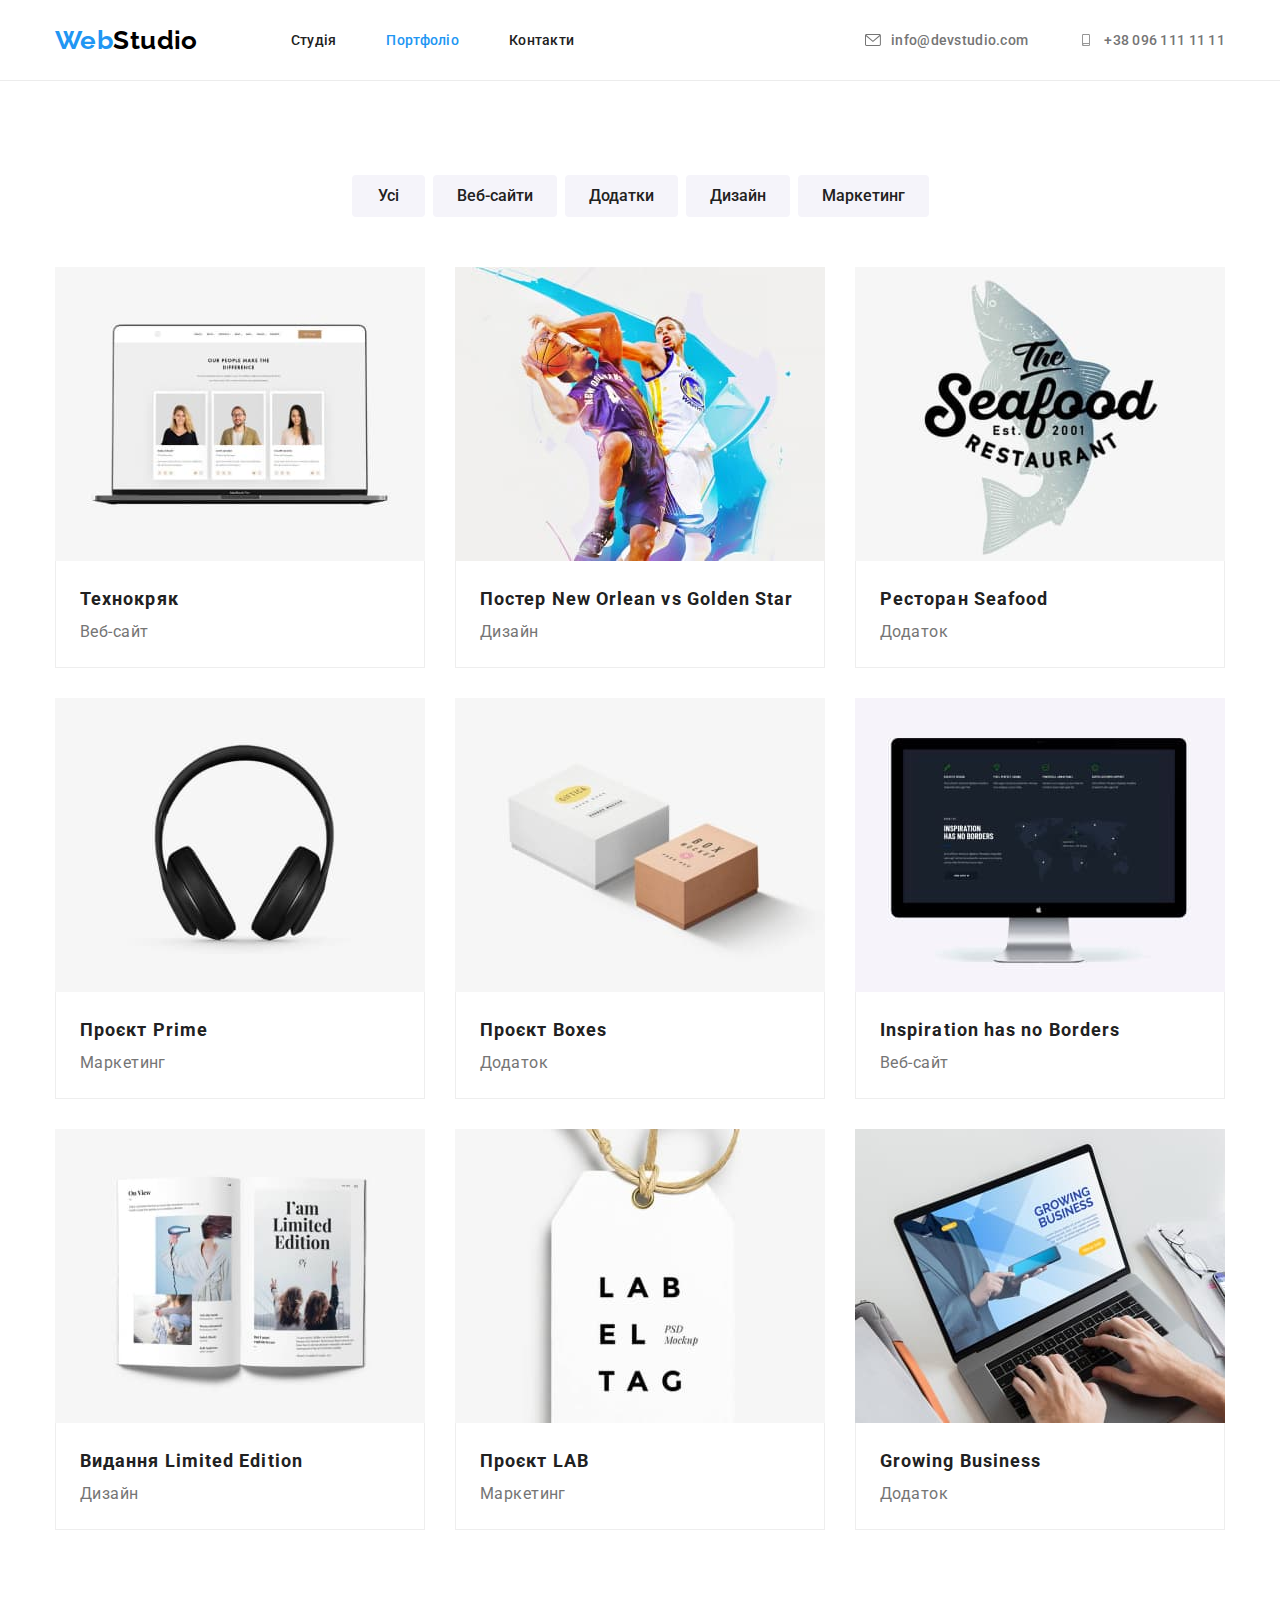
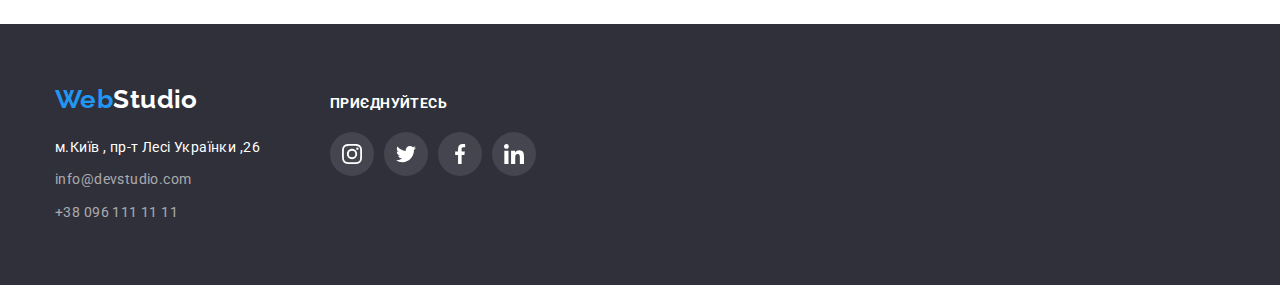
==== portfolio.html @ 3cffa56f "Перенес данные" ====
<!DOCTYPE html>
<html lang="uk">
  <head>
    <meta charset="UTF-8" />
    <meta http-equiv="X-UA-Compatible" content="IE=edge" />
    <meta name="viewport" content="width=device-width, initial-scale=1.0" />
    <title>Prtfolio</title>
    <link rel="preconnect" href="https://fonts.googleapis.com" />
    <link rel="preconnect" href="https://fonts.gstatic.com" crossorigin />
    <link
      href="https://fonts.googleapis.com/css2?family=Raleway:wght@700&family=Roboto:wght@400;500;700;900&display=swap"
      rel="stylesheet"
    />
    <link
      rel="stylesheet"
      href="https://cdnjs.cloudflare.com/ajax/libs/modern-normalize/1.1.0/modern-normalize.min.css"
    />

    <link rel="stylesheet" href="./css/styles.css" />
  </head>
  <body class="body">
    <!--Шапка-->
      <header class="header-portfolio">
        <div class="container top-line">
          <nav class="container-nav">
            <a href="./index.html" class="logo">
              <span class="piece-logo">Web</span>Studio</a>
            <ul class="site-nav list">
              <li class="item">
                <a href="./index.html" class="link ">Студія</a>
              </li>
              <li class="item">
                <a href="./portfolio.html" class="link current">Портфоліо</a>
              </li>
              <li class="item"><a href="" class="link">Контакти</a></li>
            </ul>
          </nav>
      
          <ul class="contacts list">
            <li class="contacts-item mail">
              <a href="mailto:info@devstudio.com" class="link "><svg class="tell-icon">
                  <use href="./image/symbol-defs.svg#icon-envelope"></use>
                </svg>
                info@devstudio.com</a>
            </li>
            <li class="contacts-item tell">
              <a href="tel:+380961111111" class="link">
                <svg class="tell-icon">
                  <use href="./image/symbol-defs.svg#icon-smartphone"></use>
                </svg>
                +38 096 111 11 11</a>
            </li>
          </ul>
        </div>
      </header>
    <main >
      <!-- Фильтры -->
      <section class="section ">
        <div class="container container-filters ">
          <h1 hidden>Портфоліо</h1>
          
            <ul class="filter list">
              <li class="filter-item"><button type="button" class="filter-button">Усі</button></li>
              <li class="filter-item">
                <button type="button" class="filter-button">Веб-сайти</button>
              </li>
              <li class="filter-item"><button type="button" class="filter-button">Додатки</button></li>
              <li class="filter-item"><button type="button" class="filter-button">Дизайн</button></li>
              <li class="filter-item">
                <button type="button" class="filter-button">Маркетинг</button>
              </li>
            </ul>
            <!-- Projects -->
            <ul class="work list">
              <li class="work-item">
                <a href="#" class="work-link">
                  <div class="work-img">
                    <img
                      src="./image/p1.jpg"
                      alt="Ноутбук з Веб сайтом"
                      width="370"
                    />
                    <div class="fon"></div>
                  </div>
                  <div class="work-card">
                    <h2 class="work-title">Технокряк</h2>
                    <p class="work-text">Веб-сайт</p>
                  </div>
                </a>
              </li>
              <li class="work-item">
                <a href="#" class="work-link">
                  <img src="./image/p2.jpg" alt="Постер" width="370" />
                  <div class="work-card">
                    <h2 class="work-title">Постер New Orlean vs Golden Star</h2>
                    <p class="work-text">Дизайн</p>
                  </div >
                </a>
              </li>
              <li class="work-item">
                <a href="#" class="work-link">
                  <img src="./image/p3.jpg" alt="Ресторан Seafood" width="370" />
                  <div class="work-card">
                    <h2 class="work-title">Ресторан Seafood</h2>
                    <p class="work-text">Додаток</p>
                  </div>
                </a>
              </li>
              <li class="work-item">
                <a href="#" class="work-link">
                  <img src="./image/p4.jpg" alt="Навушники" width="370" />
                  <div class="work-card">
                    <h2 class="work-title">Проєкт Prime</h2>
                    <p class="work-text">Маркетинг</p>
                  </div>
                </a>
              </li>
              <li class="work-item">
                <a href="#" class="work-link">
                  <img src="./image/p5.jpg" alt="Дві коробки" width="370" />
                  <div class="work-card">
                    <h2 class="work-title">Проєкт Boxes</h2>
                    <p class="work-text">Додаток</p>
                  </div>
                </a>
              </li>
              <li class="work-item">
                <a href="#" class="work-link">
                  <img src="./image/p6.jpg" alt="Веб-сайт" width="370" />
                  <div class="work-card">
                    <h2 class="work-title">Inspiration has no Borders</h2>
                    <p class="work-text">Веб-сайт</p>
                  </div>
                </a>
              </li>
              <li class="work-item">
                <a href="#" class="work-link">
                  <img src="./image/p7.jpg" alt="Книга" width="370" />
                  <div class="work-card">
                    <h2 class="work-title">Видання Limited Edition</h2>
                    <p class="work-text">Дизайн</p>
                  </div>
                </a>
              </li>
              <li class="work-item">
                <a href="#" class="work-link">
                  <img src="./image/p8.jpg" alt="Ярлик" width="370" />
                 <div class="work-card">
                    <h2 class="work-title">Проєкт LAB</h2>
                    <p class="work-text">Маркетинг</p>
                 </div >
                </a>
              </li>
              <li class="work-item">
                <a href="#" class="work-link">
                  <img src="./image/p9.jpg" alt="Додаток" width="370" />
                  <div class="work-card">
                    <h2 class="work-title">Growing Business</h2>
                    <p class="work-text">Додаток</p>
                  </div>
                </a>
              </li>
            </ul>
         
        </section>
        </div>
    </main>
    <!--Футер-->
  <footer class="footer">
    <div class="container">
      <div class="footer-box">
        <div>
          <div class="margin-logo">
            <a href="./index.html" class="footer-logo">
              <span class="piece-logo">Web</span>Studio</a>
          </div>
          <address>
            <ul class="contact list">
              <li class="item">
                <a href="https://goo.gl/maps/THnfHU8SYMGnc4647" class="addres">м.Київ , пр-т Лесі Українки ,26</a>
              </li>
              <li class="item">
                <a href="mailto:info@devstudio.com" class="footer-link">info@devstudio.com</a>
              </li>
              <li class="item">
                <a href="tel:+380961111111" class="footer-link">+38 096 111 11 11</a>
              </li>
            </ul>
          </address>
        </div>
        <div class="container-footer">
  
          <p class="footer-title">ПРИЄДНУЙТЕСЬ </p>
  
          <ul class="footer-group list">
            <li> <a href="https://www.instagram.com" class="footer-link-icon">
                <svg class="comand-icon">
                  <use href="./image/symbol-defs.svg#icon-instagram-2"></use>
                </svg></a></li>
            <li><a href="https://twitter.com" class=" footer-link-icon">
                <svg class="comand-icon">
                  <use href="./image/symbol-defs.svg#icon-twitter-1"></use>
                </svg></a></li>
            <li><a href="https://www.facebook.com" class=" footer-link-icon">
                <svg class="comand-icon">
                  <use href="./image/symbol-defs.svg#icon-facebook-1"></use>
                </svg></a></li>
            <li><a href="https://linkedin.com" class=" footer-link-icon">
                <svg class="comand-icon">
                  <use href="./image/symbol-defs.svg#icon-linkedin-1"></use>
                </svg></a></li>
          </ul>
  
  
        </div>
      </div>
    </div>
  
  
  </footer>
  </body>
</html>
---- css/styles.css ----
/* основной цвет  color: #212121;*/
/* вторичный цвет color: #757575; */
/* акцент color: #2196F3 */
/* белый color: #FFFFFF;  */
/* черный color: #000000; */
/* футер контакты color: rgba(255, 255, 255, 0.6); */

:root {
  --primary-text-color: #757575;
  --title-text-color: #212121;
  --accent-color: #2196f3;
  --primary-white-color: #ffffff;
  --black-color: #000000;
  --footer-contacts-color: rgba(255, 255, 255, 0.6);
  --second-background-color: #2f303a;
  --pasiv-button-color: #188ce8;
  --active-button-color: #2196f3;
  --portfolio-button-color: #f5f4fa;
  --color-border-card: #eeeeee;
  --color-icon: #afb1b8;
}

.body {
  color: var(--title-text-color);
  background-color: var(--primary-white-color);
  font-family: Roboto, sans-serif;
  font-size: 14px;
  letter-spacing: 0.03em;
}
.container {
  /* padding-left: 215px;
  padding-right: 215px; */
  width: 1200px;
  padding: 0 15px;
  margin: 0px auto;
}
a {
  text-decoration: none;
}

.list {
  list-style: none;
  padding: 0%;
  margin: 0%;
}
.logo {
  color: var(--black-color);
  font-family: Raleway, sans-serif;
  font-weight: 700;
  font-size: 26px;
  line-height: 1.1923;
  padding: 23px 0px;
  margin-right: 93px;
}
.piece-logo {
  color: var(--accent-color);
}
h1,
h2,
h3,
h4,
h5,
h6 {
  margin: 0%;
}
p {
  margin: 0%;
}
/* Навігація */

.top-line {
  display: flex;
  align-items: center;
  /* border-bottom: 1px solid #ECECEC;; */
}
.container-nav {
  display: flex;
  align-items: center;
}

.site-nav {
  display: flex;
  gap: 50px;
}

.site-nav .link {
  display: block;
  color: var(--title-text-color);
  font-weight: 500;
  font-size: 14px;
  line-height: 1.1429;
  letter-spacing: 0.02em;
  padding: 32px 0px;
}

.site-nav .link.current {
  color: var(--accent-color);
}

.site-nav .link:hover,
.site-nav .link:focus {
  color: var(--accent-color);
}
/* Контакти хедер */
.contacts {
  display: flex;
  gap: 50px;
  align-items: center;
  margin-left: auto;
}

.contacts .link {
  display: flex;
  align-items: center;
  color: var(--primary-text-color);
  font-weight: 500;
  line-height: 1.1429;
  letter-spacing: 0.02em;
  min-width: 122px;
  padding: 32px 0px;
}
.contacts .link:hover,
.contacts .link:focus {
  color: var(--accent-color);
}

.tell-icon {
  margin-right: 10px;
  width: 16px;
  height: 12px;
  fill: currentColor;
}

/* Герой */
.hero {
  background-color: var(--second-background-color);
  text-align: center;
  padding: 200px 0px 200px;
}
.hero-title {
  color: var(--primary-white-color);
  font-weight: 900;
  font-size: 44px;
  line-height: 1.3637;
  letter-spacing: 0.06em;
  text-transform: uppercase;
  margin: auto;
  margin-top: 0%;
  margin-bottom: 30px;
  width: 696px;
  text-align: center;
}


.hero .button {
  font-weight: 700;
  font-size: 16px;
  line-height: 1.875;
  align-items: center;
  text-align: center;
  letter-spacing: 0.06em;
  display: block;
  margin: 0px auto;
}
.bg-hero {
  height: 600px;
  max-width: 1600px;
  margin-left: auto;
  margin-right: auto;
  background-image: linear-gradient(
      to right,
      rgba(47, 48, 58, 0.4),
      rgba(47, 48, 58, 0.4)
    ),
    url(../image/hero-border.jpg);
  background-size: cover;
  background-repeat: no-repeat;
  background-position: center;
}
/* Секції */
.section {
  margin: 0px auto;
  padding: 94px 0;
}

.section-title {
  color: var(--title-text-color);
  font-weight: 700;
  font-size: 36px;
  line-height: 1.1667;
  text-align: center;
  margin-top: 0px;
  margin-bottom: 50px;
}
/* Наші плюси */

.container .feature-list {
  display: flex;
  gap: 30px;

}

.feature-list .title {
  color: var(--title-text-color);
  font-weight: 700;
  line-height: 1.1429;
  margin-top: 0%;
  margin-bottom: 10px;
  text-transform: uppercase;
  font-size: 14px;
}
.feature-list .text {
  color: var(--primary-text-color);
  line-height: 1.743;
  margin: 0%;
}
.icon-list{
  width: 44px;
  height: 44px;
}
.item-icon {
  border: none;
  height: 120px;
  display: flex;
  align-items: center;
  justify-content: center            ;
  margin-bottom: 30px;
  background-color: var(--portfolio-button-color);
}
.feature-list .item {
  flex-basis: calc((100% - 90px) / 4);
}
.feature-icon {
  background-color: var(--portfolio-button-color);
}
/* Чим ми займаэмося */
.second-section {
  padding-top: 0%;
}

.container .works {
  display: flex;
  gap: 30px;

}
img {
  display: block;
  height: auto;
  max-width: 100%;
}

/* Наша команда */
.container .comand {
  display: flex;
  gap: 30px;
  
 
}

.section.comand-section {
  background-color: var(--portfolio-button-color);
}
.comand .item {
  background-color: var(--primary-white-color);
  box-shadow: 0px 1px 3px rgba(0, 0, 0, 0.12), 
              0px 1px 1px rgba(0, 0, 0, 0.14),
              0px 2px 1px rgba(0, 0, 0, 0.2);
  border-bottom-left-radius: 4px;
  border-bottom-right-radius: 4px;
}
.card-padding {
  padding: 30px 0px;
}
.comand .name {
  color: var(--title-text-color);
  font-weight: 500;
  font-size: 16px;
  line-height: 1.1875;
  text-align: center;
  margin-bottom: 10px;
}
.comand .text {
  color: var(--primary-text-color);
  font-size: 16px;
  line-height: 1.1875;
  text-align: center;
  margin: 0%;
}
.border-group {
  display: inline-flex;
  gap: 10px;
  padding: 16px 32px 0px 32px;
  border: none;
}

.button-icon {
  display: flex;
  width: 100%;
  height: 100%;
  align-items: center;
  justify-content: center;
  border: none;
  color: var(--color-icon);
  background-color: var(--primary-white-color);
}

.comand-icon {
  width: 20px;
  height: 20px;
  fill: currentColor;
}

.button-icon:hover,
.button-icon:focus {
  color: var(--primary-white-color);
  background-color: var(--accent-color);
  border-radius: 50%;
}
/* Клієнти */
.container .client{
  display: inline-flex;
  gap: 30px;
  
}

.client .client-link{
display: inline-flex;
align-items: center;
justify-content: center;
width: 170px;
height: 92px;
border: 1px solid var(--color-icon);
border-radius: 4px;
color: var(--color-icon);


}
.client-link .client-icon{
  fill: currentColor;
}
.client .client-link:hover {
  color: var(--accent-color);
  border-color: var(--accent-color);
  cursor: pointer;
 
}
/* футер */
.footer {
  background-color: var(--second-background-color);
  padding: 60px 0px;
}

.footer-logo {
  color: var(--primary-white-color);
  font-family: Raleway, sans-serif;
  font-weight: 700;
  font-size: 26px;
  line-height: 1.1923;
  margin-bottom: 20px;
}
.margin-logo {
  margin-bottom: 20px;
}
/* .contact{

} */
.contact .addres {
  color: var(--primary-white-color);
  font-style: normal;
  line-height: 1.7143;
}
.contact .addres:hover,
.contact .addres:focus {
  color: var(--accent-color);
}
.contact .footer-link {
  color: var(--footer-contacts-color);
  line-height: 1.7142;
  font-style: normal;
}

.contact .item:not(:last-child) {
  margin-bottom: 9px;
}
.contact .footer-link:hover,
.contact .footer-link:focus {
  color: var(--accent-color);
}
.footer-container{
  display: block;
}
/* Приєднуйтесь */

.footer-box{
  display: inline-flex;
  gap: 70px;
  align-items: baseline;
}

.container-icon{
  display: inline-flex;
  align-items: baseline;
  justify-content: center;
  padding-top: 72px;
}
.footer-title{
  Font-family: Roboto;
font-weight: 700;
font-size:  14px;
Line-height: 1.14;
color: var(--primary-white-color);

}
.footer-group {
  display: inline-flex;
  gap: 10px;
  margin-top: 20px;
  border: none;
}
.container-footer{
      display: inline-block;

        align-items: center;
        justify-content: center;

}
.footer-link-icon {
  display: flex;
  border: none;
  padding: 12px;
  color: var(--primary-white-color);
  background-color: rgba(255, 255, 255, 0.1);
  border-radius: 50%  ;
}

.footer-link-icon .comand-icon {
  width: 20px;
  height: 20px;
  fill: currentColor;
}

.footer-link-icon:hover,
.footer-link-icon:focus {
  color: var(--primary-white-color);
  background-color: var(--accent-color);
  border-radius: 50%;
}
/* Кнопка */
.button {
  color: var(--primary-white-color);
  background-color: var(--pasiv-button-color);
  cursor: pointer;
  display: inline-block;
  padding: 10px 32px;
  border-radius: 4px;
  min-width: 216px;
  border: none;
}
.button:hover,
.button:focus {
  background-color: var(--active-button-color);
}

/* ПОРТФОЛІО */

.filter.list {
  margin-bottom: 50px;
  display: flex;
  justify-content: center;
  align-items: center;
}
.filter .filter-item:not(:last-child) {
  margin-right: 8px;
}

.filter .filter-button {
  color: var(--title-text-color);
  background-color: var(--portfolio-button-color);
  cursor: pointer;
  font-weight: 500;
  font-size: 16px;
  line-height: 1.625;
  text-align: center;
  font-family: Roboto, sans-serif;
  display: inline-block;
  padding: 6px 22px;
  border-radius: 4px;
  min-width: 73px;
  border: 2px solid transparent;
}
.filter .filter-button:hover,
.filter .filter-button:focus {
  color: var(--primary-white-color);
  background-color: var(--active-button-color);
  box-shadow: 0px 3px 1px rgba(0, 0, 0, 0.1), 
                0px 1px 2px  rgba(0, 0, 0, 0.08),
                 0px 2px 2px  rgba(0, 0, 0, 0.12);
}
.work.list {
  display: flex;
  flex-wrap: wrap;
  gap: 30px;
}
.work .work-item {
  width: 370px;
  
}

.work-card {
  padding: 20px 24px;
  border-left: 1px solid var(--color-border-card);
  border-right: 1px solid var(--color-border-card);
  border-bottom: 1px solid var(--color-border-card);
}
.work-link{
  display: block;
}

.work-link:hover,
.work-link:focus{

box-shadow: 0px 1px 1px rgba(0, 0, 0, 0.12), 
            0px 4px 4px rgba(0, 0, 0, 0.06),
             1px 4px 6px rgba(0, 0, 0, 0.16);
}
.work .work-title {
  color: var(--title-text-color);
  font-weight: 700;
  font-size: 18px;
  line-height: 2;

  letter-spacing: 0.06em;
}
.work .work-text {
  color: var(--primary-text-color);
  font-size: 16px;
  line-height: 1.875;
}
.header-portfolio {
  border-bottom: 1px solid #ececec;
}
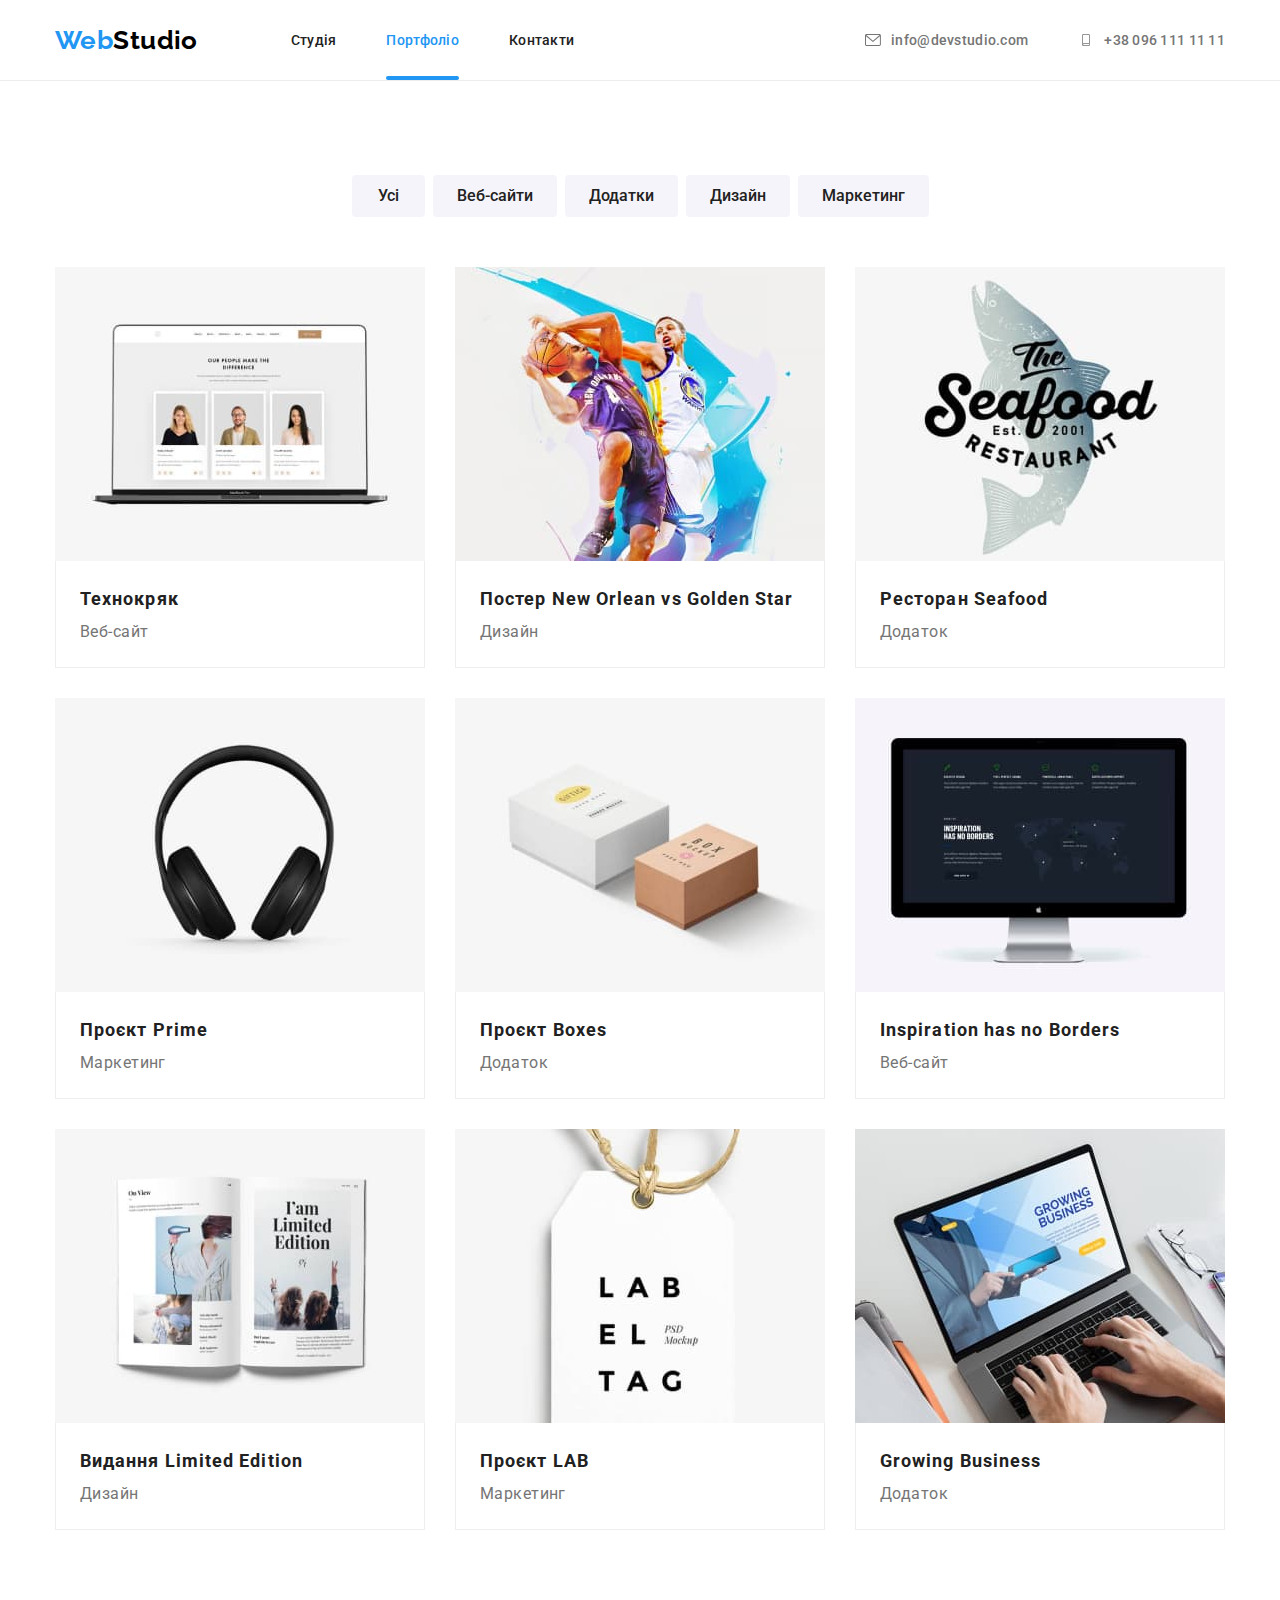
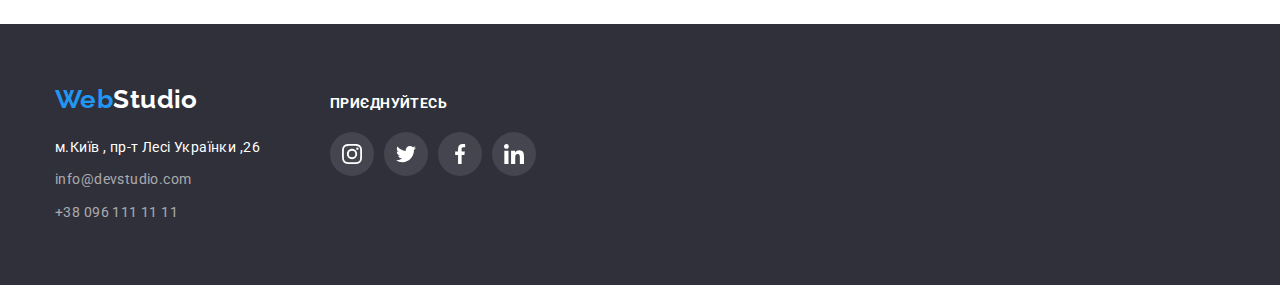
==== commit 3fa6d9e6: "добавил модальное окно" ====
--- a/portfolio.html
+++ b/portfolio.html
@@ -78,19 +78,24 @@
                     <img
                       src="./image/p1.jpg"
                       alt="Ноутбук з Веб сайтом"
-                      width="370"
-                    />
-                    <div class="fon"></div>
+                      width="370" />
+                        <p class="text-box">Ресурс пропонує комплексні пропозиції з різним рівнем функціоналу та сервісів. Все це дозволить відвідувачу
+                          отримати
+                          вичерпні відомості про компанію чи приватну особу.</p>
                   </div>
                   <div class="work-card">
                     <h2 class="work-title">Технокряк</h2>
                     <p class="work-text">Веб-сайт</p>
-                  </div>
-                </a>
-              </li>
-              <li class="work-item">
-                <a href="#" class="work-link">
-                  <img src="./image/p2.jpg" alt="Постер" width="370" />
+                    
+                  </div>
+                  
+                </a>
+              </li>
+              <li class="work-item">
+                <a href="#" class="work-link">
+                  <div class="work-img"><img src="./image/p2.jpg" alt="Постер" width="370" /><p class="text-box">Ресурс пропонує комплексні пропозиції з різним рівнем функціоналу та сервісів. Все це дозволить відвідувачу
+                          отримати
+                          вичерпні відомості про компанію чи приватну особу.</p></div>
                   <div class="work-card">
                     <h2 class="work-title">Постер New Orlean vs Golden Star</h2>
                     <p class="work-text">Дизайн</p>
@@ -99,7 +104,9 @@
               </li>
               <li class="work-item">
                 <a href="#" class="work-link">
-                  <img src="./image/p3.jpg" alt="Ресторан Seafood" width="370" />
+                  <div class="work-img"><img src="./image/p3.jpg" alt="Ресторан Seafood" width="370" /><p class="text-box">Ресурс пропонує комплексні пропозиції з різним рівнем функціоналу та сервісів. Все це дозволить відвідувачу
+                          отримати
+                          вичерпні відомості про компанію чи приватну особу.</p></div>
                   <div class="work-card">
                     <h2 class="work-title">Ресторан Seafood</h2>
                     <p class="work-text">Додаток</p>
@@ -108,7 +115,9 @@
               </li>
               <li class="work-item">
                 <a href="#" class="work-link">
-                  <img src="./image/p4.jpg" alt="Навушники" width="370" />
+                 <div class="work-img"> <img src="./image/p4.jpg" alt="Навушники" width="370" /><p class="text-box">Ресурс пропонує комплексні пропозиції з різним рівнем функціоналу та сервісів. Все це дозволить відвідувачу
+                          отримати
+                          вичерпні відомості про компанію чи приватну особу.</p></div>
                   <div class="work-card">
                     <h2 class="work-title">Проєкт Prime</h2>
                     <p class="work-text">Маркетинг</p>
@@ -117,7 +126,9 @@
               </li>
               <li class="work-item">
                 <a href="#" class="work-link">
-                  <img src="./image/p5.jpg" alt="Дві коробки" width="370" />
+                  <div class="work-img"><img src="./image/p5.jpg" alt="Дві коробки" width="370" /><p class="text-box">Ресурс пропонує комплексні пропозиції з різним рівнем функціоналу та сервісів. Все це дозволить відвідувачу
+                          отримати
+                          вичерпні відомості про компанію чи приватну особу.</p></div>
                   <div class="work-card">
                     <h2 class="work-title">Проєкт Boxes</h2>
                     <p class="work-text">Додаток</p>
@@ -126,7 +137,9 @@
               </li>
               <li class="work-item">
                 <a href="#" class="work-link">
-                  <img src="./image/p6.jpg" alt="Веб-сайт" width="370" />
+                  <div class="work-img"><img src="./image/p6.jpg" alt="Веб-сайт" width="370" /><p class="text-box">Ресурс пропонує комплексні пропозиції з різним рівнем функціоналу та сервісів. Все це дозволить відвідувачу
+                          отримати
+                          вичерпні відомості про компанію чи приватну особу.</p></div>
                   <div class="work-card">
                     <h2 class="work-title">Inspiration has no Borders</h2>
                     <p class="work-text">Веб-сайт</p>
@@ -135,7 +148,9 @@
               </li>
               <li class="work-item">
                 <a href="#" class="work-link">
-                  <img src="./image/p7.jpg" alt="Книга" width="370" />
+                  <div class="work-img"><img src="./image/p7.jpg" alt="Книга" width="370" /><p class="text-box">Ресурс пропонує комплексні пропозиції з різним рівнем функціоналу та сервісів. Все це дозволить відвідувачу
+                          отримати
+                          вичерпні відомості про компанію чи приватну особу.</p></div>
                   <div class="work-card">
                     <h2 class="work-title">Видання Limited Edition</h2>
                     <p class="work-text">Дизайн</p>
@@ -144,7 +159,9 @@
               </li>
               <li class="work-item">
                 <a href="#" class="work-link">
-                  <img src="./image/p8.jpg" alt="Ярлик" width="370" />
+                  <div class="work-img"><img src="./image/p8.jpg" alt="Ярлик" width="370" /><p class="text-box">Ресурс пропонує комплексні пропозиції з різним рівнем функціоналу та сервісів. Все це дозволить відвідувачу
+                          отримати
+                          вичерпні відомості про компанію чи приватну особу.</p></div>
                  <div class="work-card">
                     <h2 class="work-title">Проєкт LAB</h2>
                     <p class="work-text">Маркетинг</p>
@@ -153,7 +170,9 @@
               </li>
               <li class="work-item">
                 <a href="#" class="work-link">
-                  <img src="./image/p9.jpg" alt="Додаток" width="370" />
+                  <div class="work-img"><img src="./image/p9.jpg" alt="Додаток" width="370" /><p class="text-box">Ресурс пропонує комплексні пропозиції з різним рівнем функціоналу та сервісів. Все це дозволить відвідувачу
+                          отримати
+                          вичерпні відомості про компанію чи приватну особу.</p></div>
                   <div class="work-card">
                     <h2 class="work-title">Growing Business</h2>
                     <p class="work-text">Додаток</p>
--- a/css/styles.css
+++ b/css/styles.css
@@ -95,6 +95,17 @@
 
 .site-nav .link.current {
   color: var(--accent-color);
+  position: relative;
+}
+.link.current::after{
+  content: "";
+  position: absolute;
+  bottom: 0;
+  display: flex;
+  width: 100%;
+  height: 4px;
+  background: #2196F3;
+  border-radius: 2px;
 }
 
 .site-nav .link:hover,
@@ -151,16 +162,15 @@
   text-align: center;
 }
 
-
 .hero .button {
+  display: block;
+  margin: 0px auto;
   font-weight: 700;
   font-size: 16px;
   line-height: 1.875;
   align-items: center;
   text-align: center;
   letter-spacing: 0.06em;
-  display: block;
-  margin: 0px auto;
 }
 .bg-hero {
   height: 600px;
@@ -177,6 +187,51 @@
   background-repeat: no-repeat;
   background-position: center;
 }
+.backdrop {
+  position: fixed;
+  top: 0;
+  left: 0;
+  width: 100%;
+  height: 100%;
+  background-color: rgba(0, 0, 0, 0.1);
+  
+}
+
+.backdrop.is-hidden {
+  opacity: 0;
+  pointer-events: none;
+  visibility: collapse;
+}
+
+.modal {
+  position: absolute;
+  min-width: 528px;
+  min-height: 581px;
+  top: 50%;   
+  left: 50%;
+  transform: translate(-50%,-50%);
+  background-color: #ffffff;
+  box-shadow: 0px 1px 3px rgba(0, 0, 0, 0.12), 
+  0px 1px 1px rgba(0, 0, 0, 0.14), 0px 2px 1px rgba(0, 0, 0, 0.2);
+    border-radius: 4px;
+  
+}
+.modal-button{
+  display: flex;
+  align-items: center;
+  justify-content: center;
+  position: absolute;
+  top: 8px;
+  right: 8px;
+  width: 30px;
+  height: 30px;
+  padding: 0;
+  border-radius: 50%;
+  background: #FFFFFF;
+  border: 1px solid rgba(0, 0, 0, 0.1);
+}
+
+
 /* Секції */
 .section {
   margin: 0px auto;
@@ -197,7 +252,6 @@
 .container .feature-list {
   display: flex;
   gap: 30px;
-
 }
 
 .feature-list .title {
@@ -214,7 +268,7 @@
   line-height: 1.743;
   margin: 0%;
 }
-.icon-list{
+.icon-list {
   width: 44px;
   height: 44px;
 }
@@ -223,7 +277,7 @@
   height: 120px;
   display: flex;
   align-items: center;
-  justify-content: center            ;
+  justify-content: center;
   margin-bottom: 30px;
   background-color: var(--portfolio-button-color);
 }
@@ -241,20 +295,37 @@
 .container .works {
   display: flex;
   gap: 30px;
-
 }
 img {
   display: block;
   height: auto;
   max-width: 100%;
 }
+.product {
+  position: relative;
+}
+
+.text-product {
+  font-weight: 700;
+  font-size: 14px;
+  line-height: 1.142;
+  text-align: center;
+  letter-spacing: 0.03em;
+  text-transform: uppercase;
+  color: var(--primary-white-color);
+  position: absolute;
+  bottom: 0;
+  left: 0;
+  width: 100%;
+  height: 70px;
+  background-color: rgba(47, 48, 58, 0.8);
+  padding-top: 27px;
+}
 
 /* Наша команда */
 .container .comand {
   display: flex;
   gap: 30px;
-  
- 
 }
 
 .section.comand-section {
@@ -262,9 +333,8 @@
 }
 .comand .item {
   background-color: var(--primary-white-color);
-  box-shadow: 0px 1px 3px rgba(0, 0, 0, 0.12), 
-              0px 1px 1px rgba(0, 0, 0, 0.14),
-              0px 2px 1px rgba(0, 0, 0, 0.2);
+  box-shadow: 0px 1px 3px rgba(0, 0, 0, 0.12), 0px 1px 1px rgba(0, 0, 0, 0.14),
+    0px 2px 1px rgba(0, 0, 0, 0.2);
   border-bottom-left-radius: 4px;
   border-bottom-right-radius: 4px;
 }
@@ -317,32 +387,28 @@
   border-radius: 50%;
 }
 /* Клієнти */
-.container .client{
+.container .client {
   display: inline-flex;
   gap: 30px;
-  
-}
-
-.client .client-link{
-display: inline-flex;
-align-items: center;
-justify-content: center;
-width: 170px;
-height: 92px;
-border: 1px solid var(--color-icon);
-border-radius: 4px;
-color: var(--color-icon);
-
-
-}
-.client-link .client-icon{
+}
+
+.client .client-link {
+  display: inline-flex;
+  align-items: center;
+  justify-content: center;
+  width: 170px;
+  height: 92px;
+  border: 1px solid var(--color-icon);
+  border-radius: 4px;
+  color: var(--color-icon);
+}
+.client-link .client-icon {
   fill: currentColor;
 }
 .client .client-link:hover {
   color: var(--accent-color);
   border-color: var(--accent-color);
   cursor: pointer;
- 
 }
 /* футер */
 .footer {
@@ -386,30 +452,29 @@
 .contact .footer-link:focus {
   color: var(--accent-color);
 }
-.footer-container{
+.footer-container {
   display: block;
 }
 /* Приєднуйтесь */
 
-.footer-box{
+.footer-box {
   display: inline-flex;
   gap: 70px;
   align-items: baseline;
 }
 
-.container-icon{
+.container-icon {
   display: inline-flex;
   align-items: baseline;
   justify-content: center;
   padding-top: 72px;
 }
-.footer-title{
-  Font-family: Roboto;
-font-weight: 700;
-font-size:  14px;
-Line-height: 1.14;
-color: var(--primary-white-color);
-
+.footer-title {
+  font-family: Roboto;
+  font-weight: 700;
+  font-size: 14px;
+  line-height: 1.14;
+  color: var(--primary-white-color);
 }
 .footer-group {
   display: inline-flex;
@@ -417,12 +482,11 @@
   margin-top: 20px;
   border: none;
 }
-.container-footer{
-      display: inline-block;
-
-        align-items: center;
-        justify-content: center;
-
+.container-footer {
+  display: inline-block;
+
+  align-items: center;
+  justify-content: center;
 }
 .footer-link-icon {
   display: flex;
@@ -430,7 +494,7 @@
   padding: 12px;
   color: var(--primary-white-color);
   background-color: rgba(255, 255, 255, 0.1);
-  border-radius: 50%  ;
+  border-radius: 50%;
 }
 
 .footer-link-icon .comand-icon {
@@ -492,9 +556,9 @@
 .filter .filter-button:focus {
   color: var(--primary-white-color);
   background-color: var(--active-button-color);
-  box-shadow: 0px 3px 1px rgba(0, 0, 0, 0.1), 
-                0px 1px 2px  rgba(0, 0, 0, 0.08),
-                 0px 2px 2px  rgba(0, 0, 0, 0.12);
+  box-shadow: 0px 3px 1px rgba(0, 0, 0, 0.1),
+   0px 1px 2px rgba(0, 0, 0, 0.08),
+    0px 2px 2px rgba(0, 0, 0, 0.12);
 }
 .work.list {
   display: flex;
@@ -503,7 +567,34 @@
 }
 .work .work-item {
   width: 370px;
-  
+}
+
+.work-img {
+  position: relative;
+}
+.work-img::before {
+  display: inline-block;
+  content: "";
+  border: none;
+  width: 100%;
+  height: 100%;
+  background-color: rgba(33, 150, 243, 0.9);
+  position: absolute;
+  bottom: 0;
+  left: 0;
+  opacity: 0;
+}
+.text-box {
+  font-family: Roboto, sans-serif;
+  font-weight: 400;
+  font-size: 18px;
+  line-height: 1.55;
+  letter-spacing: 0.03em;
+  color: var(--primary-white-color);
+  padding: 63px 24px;
+  position: absolute;
+  top: 0%;
+  opacity: 0;
 }
 
 .work-card {
@@ -512,16 +603,23 @@
   border-right: 1px solid var(--color-border-card);
   border-bottom: 1px solid var(--color-border-card);
 }
-.work-link{
-  display: block;
+.work-link {
+  display: inline-block;
 }
 
 .work-link:hover,
-.work-link:focus{
-
-box-shadow: 0px 1px 1px rgba(0, 0, 0, 0.12), 
-            0px 4px 4px rgba(0, 0, 0, 0.06),
-             1px 4px 6px rgba(0, 0, 0, 0.16);
+.work-link:focus {
+  box-shadow: 0px 1px 1px rgba(0, 0, 0, 0.12),
+   0px 4px 4px rgba(0, 0, 0, 0.06),
+    1px 4px 6px rgba(0, 0, 0, 0.16);
+}
+.work-link:hover .work-img::before,
+.work-link:focus .work-img::before {
+  opacity: 1;
+}
+.work-link:hover .text-box,
+.work-link:focus .text-box {
+  opacity: 1;
 }
 .work .work-title {
   color: var(--title-text-color);
